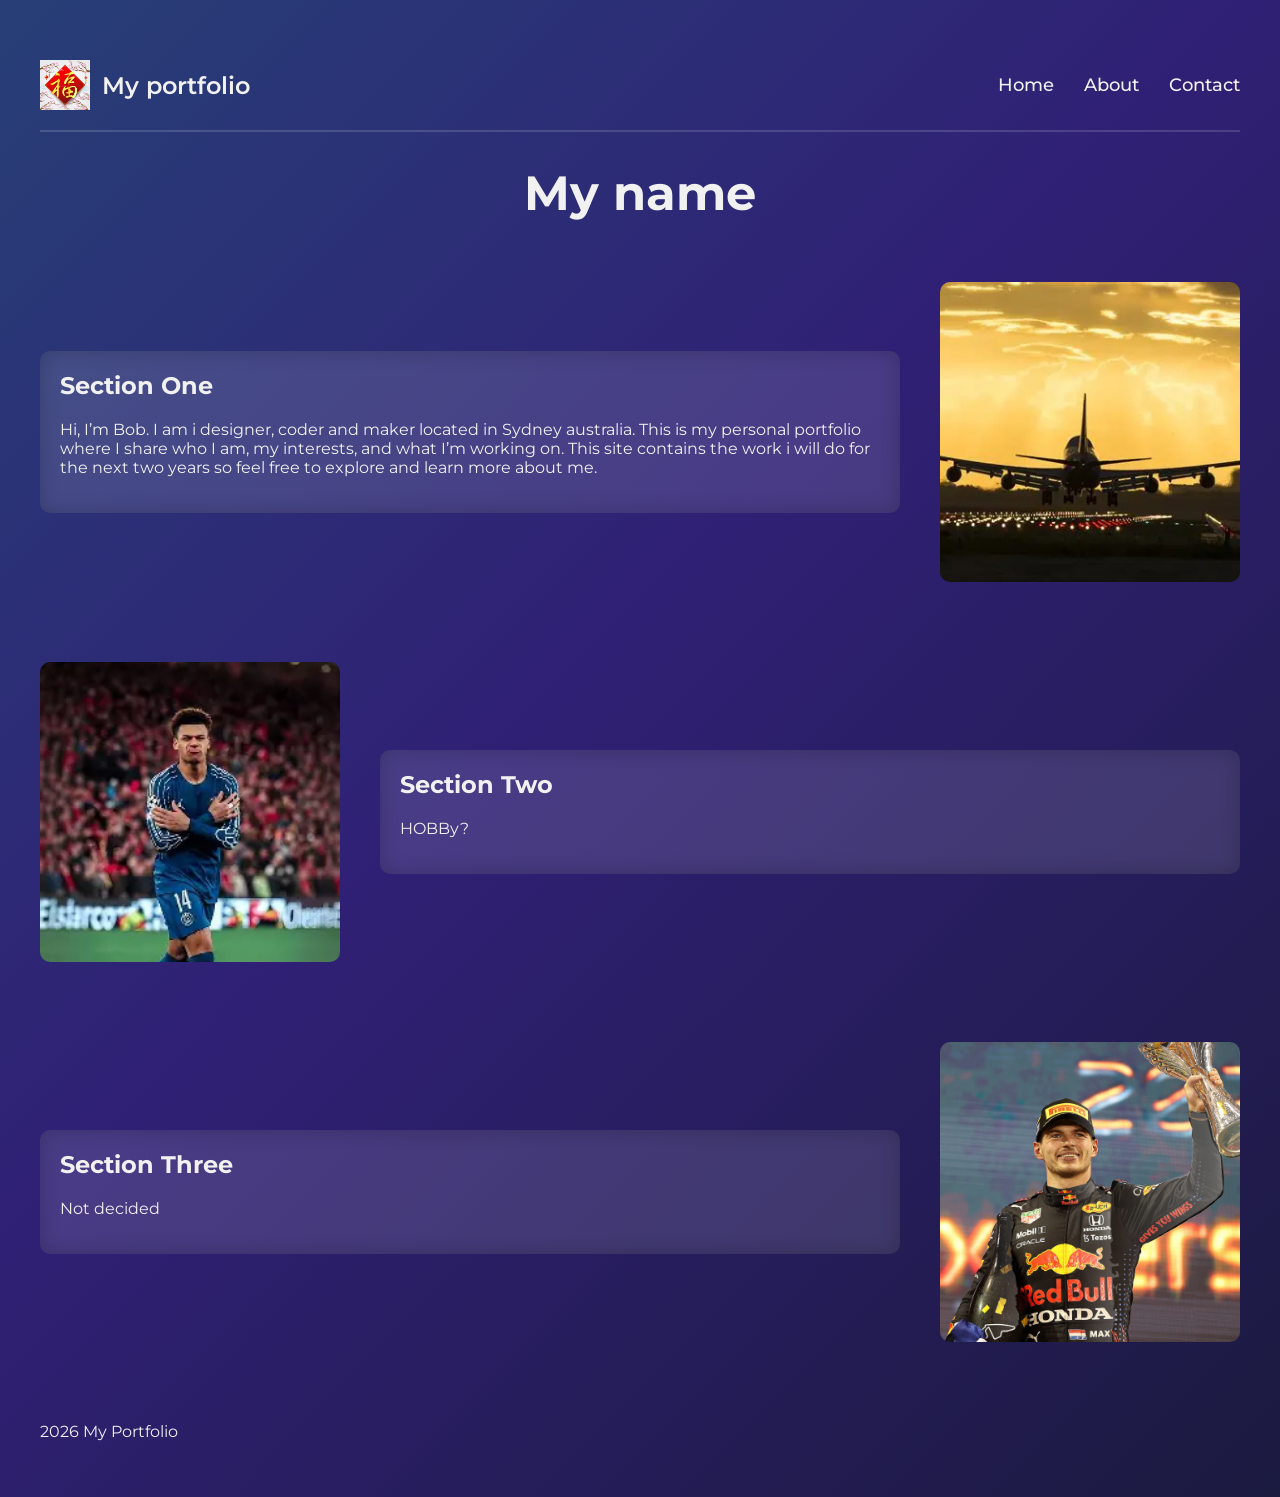
==== index.html @ c6f97770 "added second page and changed the first page and added the description for abt me" ====
<!DOCTYPE html>
<html lang="en">

<head>
    <meta charset="UTF-8">
    <meta name="viewport" content="width=device-width, initial-scale=1.0">
    <link rel="stylesheet" href="style.css">

    <link rel="preconnect" href="https://fonts.googleapis.com">
    <link rel="preconnect" href="https://fonts.gstatic.com/" crossorigin>
    <link href="https://fonts.googleapis.com/css2?family=Montserrat:ital,wght@0,100..900;1,100..900&display=swap"
        rel="stylesheet">

    <title>Portfolio</title>
</head>

<body>
    <div class="page-layout">
        <header>
            <div class="logo">
                <img src="Fu.webp" alt="Logo">
                <span class="brand">My portfolio</span>
            </div>
<nav class="links">
    <a href="index.html">Home</a>
    <a href="about.html">About</a>
    <a href="contact.html">Contact</a>
            </nav>
        </header>

        <main>
            <h1 class="title">My name</h1>

            <!-- ROW 1 -->
            <section class="row">
                <div class="text">
                    <h2>Section One</h2>
                    <p>Hi, I’m Bob. I am i designer, coder and maker located in Sydney australia. This is my personal portfolio where I share who I am, my interests, and what I’m working on. This site contains the work i will do for the next two years so feel free to explore and learn more about me. </p>
                </div>
                <img class="image" src="Plane.webp" alt="Image 1">
            </section>

            <!-- ROW 2 (left side) -->
            <section class="row2">
                <div class="text">
                    <h2>Section Two</h2>
                    <p>HOBBy?</p>
                </div>
                <img class="image" src="soccer.webp" alt="Image 2">
            </section>

            <!-- ROW 3 -->
            <section class="row">
                <div class="text">
                    <h2>Section Three</h2>
                    <p>Not decided</p>
                </div>
                <img class="image" src="Max.png" alt="Image 3">
            </section>

        </main>
 <footer>
            <p>2026 My Portfolio</p>
        </footer>
    </div>
</body>

</html>
---- style.css ----
body {
    font-family: 'Montserrat', sans-serif;
    background: linear-gradient(135deg, #273f77 0%, #302075 45%, #1b1a3f 100%);
    color: #f1f1f1;
    margin: 0;
    padding: 0;
}

.page-layout {
    max-width: 1200px;
    margin: 0 auto;
    padding: 40px;
}

header {
    display: flex;
    justify-content: space-between;
    align-items: center;
    padding: 20px 0;
    border-bottom: 2px solid rgba(255,255,255,0.15);
}

.logo {
    display: flex;
    align-items: center;
    gap: 12px;
}

.logo img {
    width: 50px;
    height: 50px;
}

.brand {
    font-size: 24px;
    font-weight: 600;
}

.links {
    display: flex;
    gap: 30px;
}

.links a {
    text-decoration: none;
    color: #f1f1f1;
    font-size: 18px;
    font-weight: 500;
    transition: 0.2s ease;
}

.links a:hover {
    color: #dcdcdc;
    transform: translateY(-2px);
}

.title {
    text-align: center;
    font-size: 48px;
    margin-bottom: 60px;
}

.row {
    display: flex;
    align-items: center;
    justify-content: space-between;
    gap: 40px;
    margin-bottom: 80px;
}

.row2 {
    display: flex;
    align-items: center;
    justify-content: space-between;
    gap: 40px;
    margin-bottom: 80px;
    flex-direction: row-reverse;
}

.text {
    flex: 1;
    background: rgba(255,255,255,0.12);
    border-radius: 10px;
    padding: 20px;
    box-shadow: inset 0 0 20px rgba(0,0,0,0.2);
}

.text h2 {
    margin-top: 0;
}

.image {
    width: 300px;
    height: 300px;
    background: lightgray;
    object-fit: cover;
    border-radius: 10px;
}
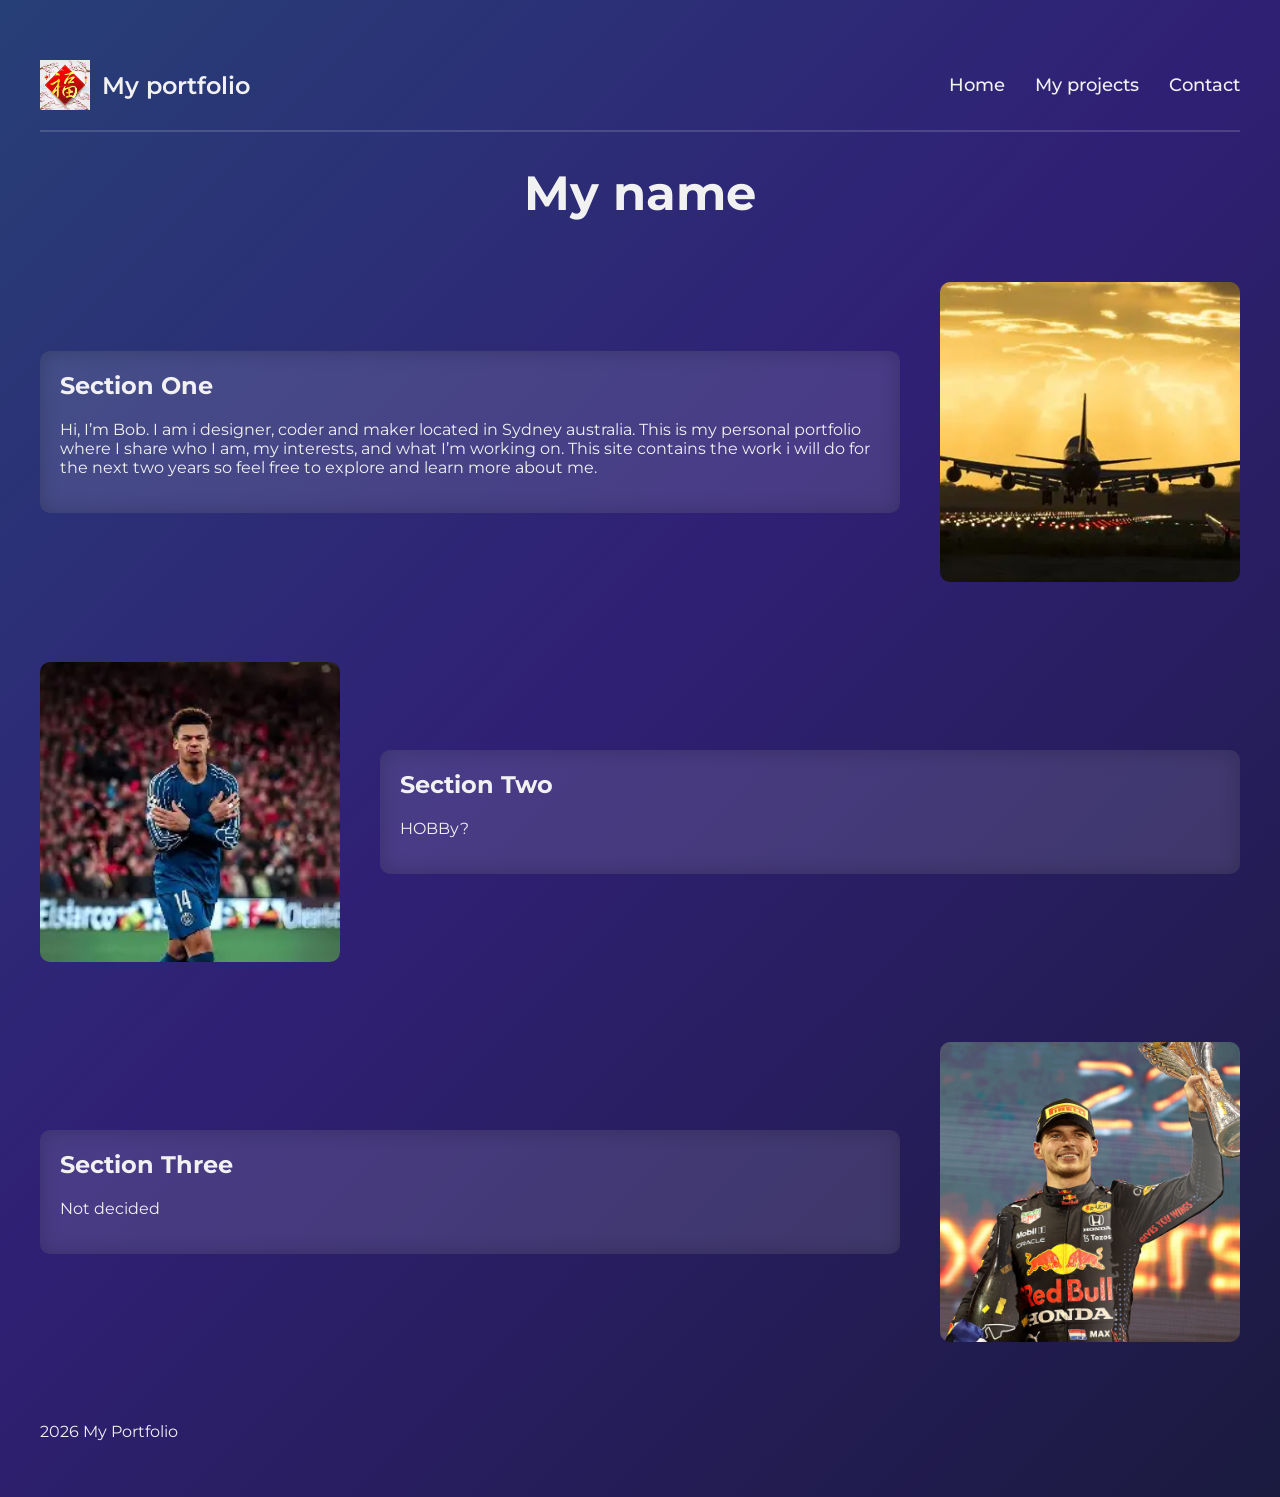
==== commit 32d39c01: "Small fix on second page" ====
--- a/index.html
+++ b/index.html
@@ -23,7 +23,7 @@
             </div>
 <nav class="links">
     <a href="index.html">Home</a>
-    <a href="about.html">About</a>
+    <a href="about.html">My projects</a>
     <a href="contact.html">Contact</a>
             </nav>
         </header>
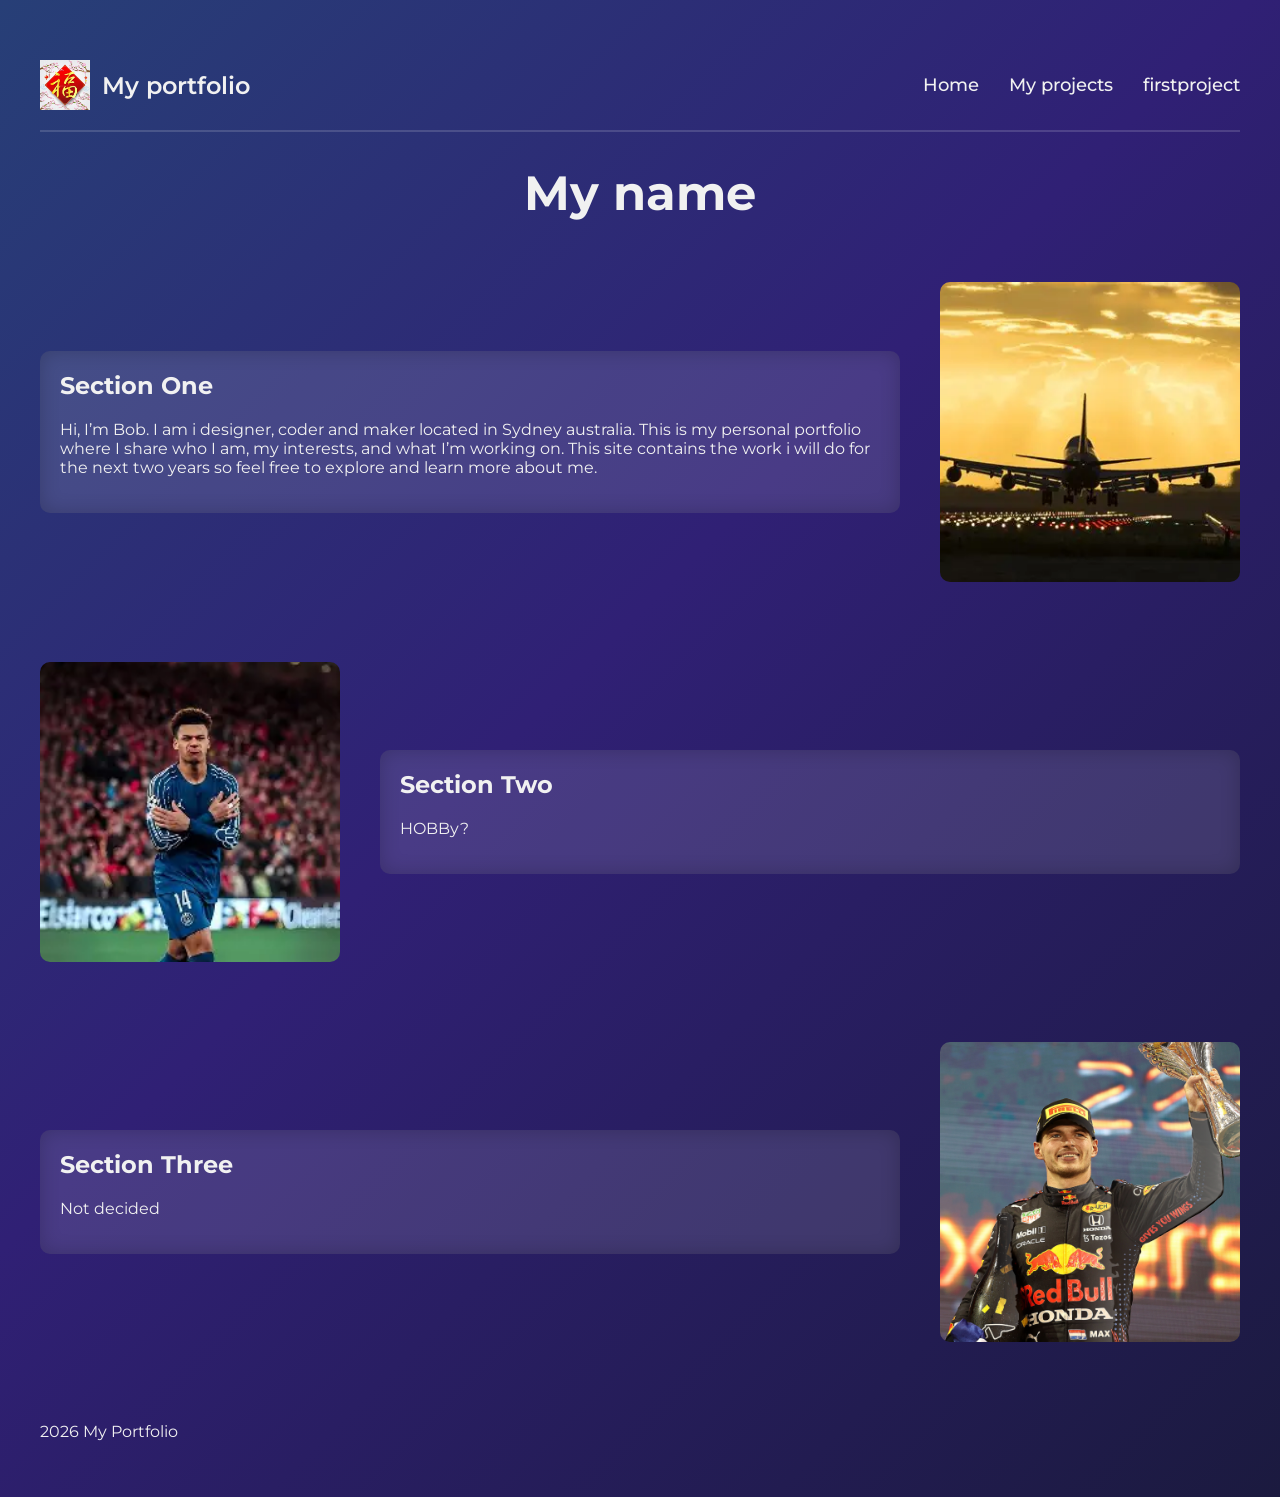
==== commit 608bc94b: "Added my first project page and made some changes" ====
--- a/index.html
+++ b/index.html
@@ -10,11 +10,9 @@
     <link rel="preconnect" href="https://fonts.gstatic.com/" crossorigin>
     <link href="https://fonts.googleapis.com/css2?family=Montserrat:ital,wght@0,100..900;1,100..900&display=swap"
         rel="stylesheet">
-
     <title>Portfolio</title>
 </head>
-
-<body>
+<body id="home-page">
     <div class="page-layout">
         <header>
             <div class="logo">
@@ -23,15 +21,14 @@
             </div>
 <nav class="links">
     <a href="index.html">Home</a>
-    <a href="about.html">My projects</a>
-    <a href="contact.html">Contact</a>
+    <a href="myproject.html">My projects</a>
+    <a href="firstproject.html">firstproject</a>
             </nav>
         </header>
 
         <main>
             <h1 class="title">My name</h1>
 
-            <!-- ROW 1 -->
             <section class="row">
                 <div class="text">
                     <h2>Section One</h2>
@@ -40,7 +37,6 @@
                 <img class="image" src="Plane.webp" alt="Image 1">
             </section>
 
-            <!-- ROW 2 (left side) -->
             <section class="row2">
                 <div class="text">
                     <h2>Section Two</h2>
@@ -49,7 +45,6 @@
                 <img class="image" src="soccer.webp" alt="Image 2">
             </section>
 
-            <!-- ROW 3 -->
             <section class="row">
                 <div class="text">
                     <h2>Section Three</h2>
--- a/style.css
+++ b/style.css
@@ -4,6 +4,10 @@
     color: #f1f1f1;
     margin: 0;
     padding: 0;
+}
+
+.myproject-page {
+        background: linear-gradient(135deg, #342777 0%, #592075 45%, #331a3f 100%);
 }
 
 .page-layout {
@@ -95,4 +99,13 @@
     background: lightgray;
     object-fit: cover;
     border-radius: 10px;
+}
+
+.page {
+  background-color: rgb(44, 112, 171);
+}
+
+a{
+Text decoration: none;
+Color: white;
 }
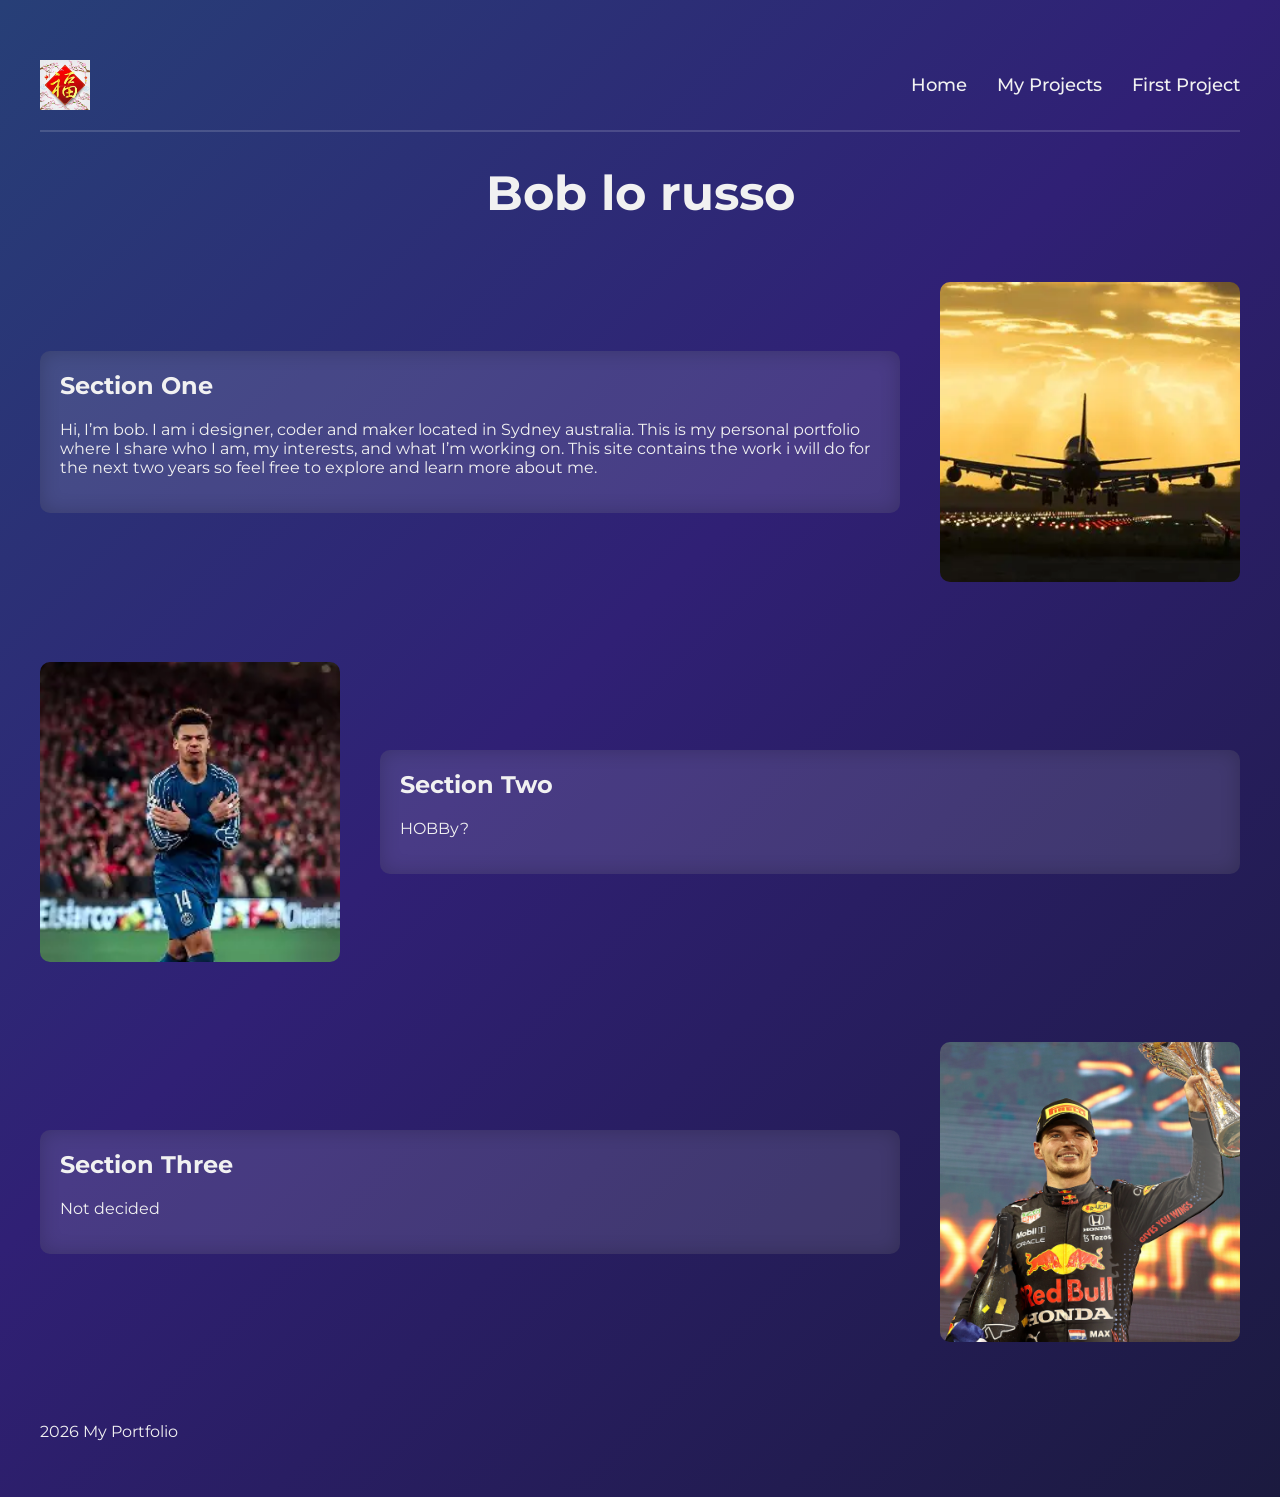
==== commit f931b272: "someone touched my laptop and added some things to my first project apge" ====
--- a/index.html
+++ b/index.html
@@ -12,27 +12,29 @@
         rel="stylesheet">
     <title>Portfolio</title>
 </head>
+
 <body id="home-page">
     <div class="page-layout">
         <header>
             <div class="logo">
                 <img src="Fu.webp" alt="Logo">
-                <span class="brand">My portfolio</span>
             </div>
-<nav class="links">
-    <a href="index.html">Home</a>
-    <a href="myproject.html">My projects</a>
-    <a href="firstproject.html">firstproject</a>
+            <nav class="links">
+                <a href="index.html">Home</a>
+                <a href="myproject.html">My Projects</a>
+                <a href="firstproject.html">First Project</a>
             </nav>
         </header>
 
         <main>
-            <h1 class="title">My name</h1>
+            <h1 class="title">Bob lo russo</h1>
 
             <section class="row">
                 <div class="text">
                     <h2>Section One</h2>
-                    <p>Hi, I’m Bob. I am i designer, coder and maker located in Sydney australia. This is my personal portfolio where I share who I am, my interests, and what I’m working on. This site contains the work i will do for the next two years so feel free to explore and learn more about me. </p>
+                    <p>Hi, I’m bob. I am i designer, coder and maker located in Sydney australia. This is my personal
+                        portfolio where I share who I am, my interests, and what I’m working on. This site contains the
+                        work i will do for the next two years so feel free to explore and learn more about me. </p>
                 </div>
                 <img class="image" src="Plane.webp" alt="Image 1">
             </section>
@@ -54,7 +56,7 @@
             </section>
 
         </main>
- <footer>
+        <footer>
             <p>2026 My Portfolio</p>
         </footer>
     </div>
--- a/style.css
+++ b/style.css
@@ -7,7 +7,7 @@
 }
 
 .myproject-page {
-        background: linear-gradient(135deg, #342777 0%, #592075 45%, #331a3f 100%);
+    background: linear-gradient(135deg, #342777 0%, #592075 45%, #331a3f 100%);
 }
 
 .page-layout {
@@ -21,7 +21,7 @@
     justify-content: space-between;
     align-items: center;
     padding: 20px 0;
-    border-bottom: 2px solid rgba(255,255,255,0.15);
+    border-bottom: 2px solid rgba(255, 255, 255, 0.15);
 }
 
 .logo {
@@ -83,10 +83,10 @@
 
 .text {
     flex: 1;
-    background: rgba(255,255,255,0.12);
+    background: rgba(255, 255, 255, 0.12);
     border-radius: 10px;
     padding: 20px;
-    box-shadow: inset 0 0 20px rgba(0,0,0,0.2);
+    box-shadow: inset 0 0 20px rgba(0, 0, 0, 0.2);
 }
 
 .text h2 {
@@ -102,10 +102,27 @@
 }
 
 .page {
-  background-color: rgb(44, 112, 171);
+    background-color: rgb(102, 13, 131);
 }
 
-a{
-Text decoration: none;
-Color: white;
+a {
+    text-decoration: none;
+    color: white;
+}
+
+.image-container {
+    display: flex;
+    gap: 100px;
+    flex-wrap: wrap;
+}
+
+img {
+    width: 500px;
+    height: auto;
+}
+
+.image-container2 {
+    display: flex;
+    gap: 100px;
+    flex-wrap: wrap;
 }
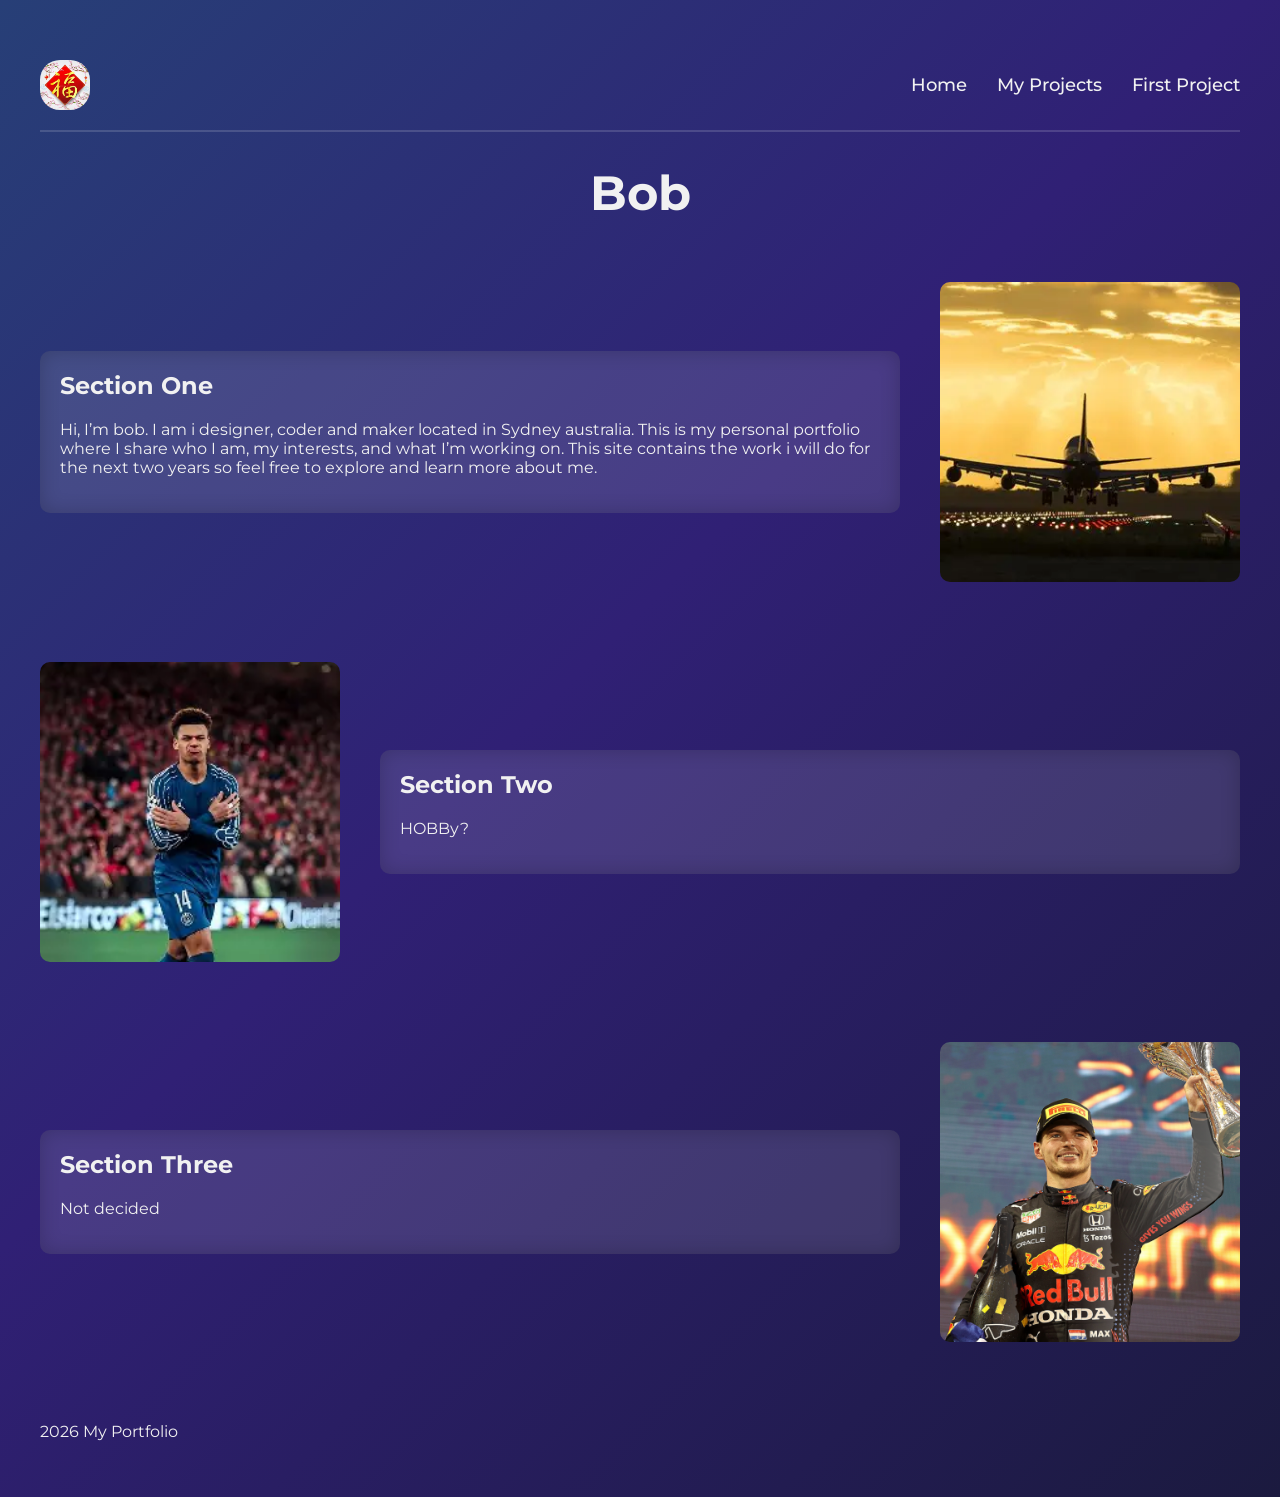
==== commit cc30e6ae: "removed name" ====
--- a/index.html
+++ b/index.html
@@ -27,7 +27,7 @@
         </header>
 
         <main>
-            <h1 class="title">Bob lo russo</h1>
+            <h1 class="title">Bob</h1>
 
             <section class="row">
                 <div class="text">
--- a/style.css
+++ b/style.css
@@ -125,4 +125,17 @@
     display: flex;
     gap: 100px;
     flex-wrap: wrap;
+}
+
+img {
+    border-radius: 20px;
+}
+
+.imagetext {
+    display: flex;
+    flex-direction: row;
+}
+
+    {
+    .text max-width: 400px;
 }
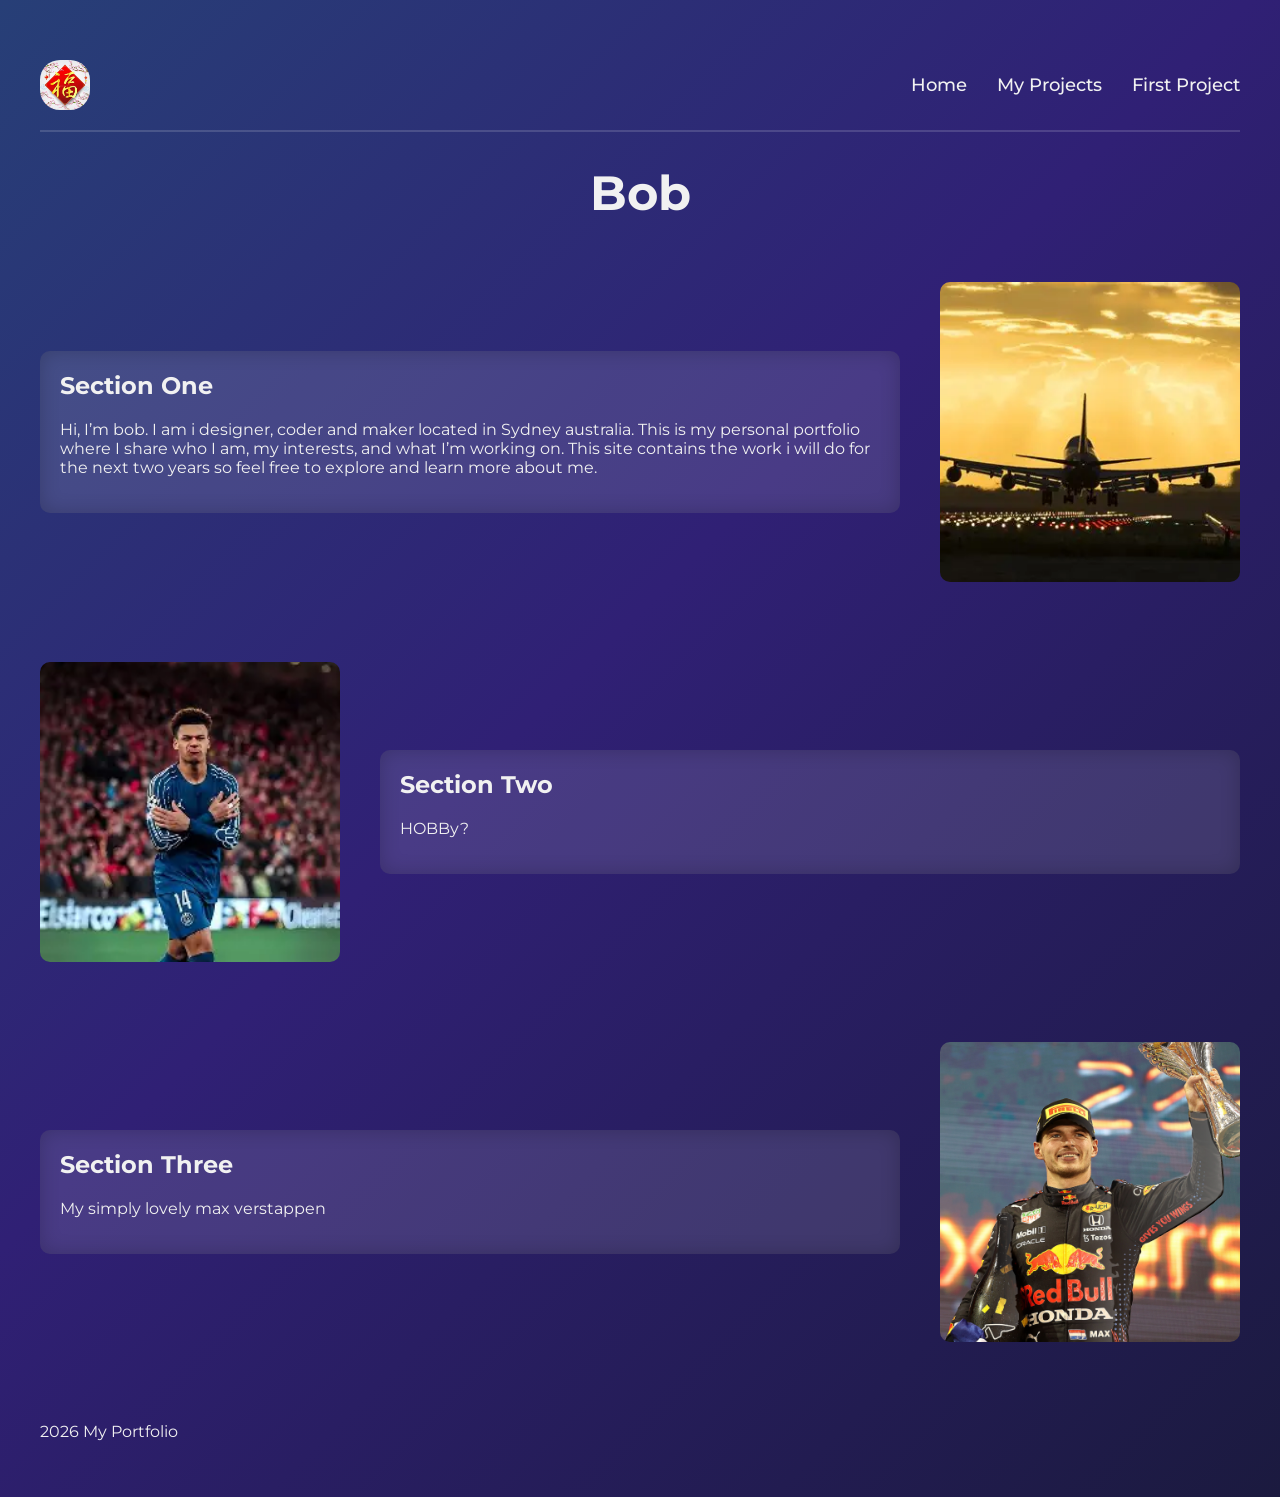
==== commit a99694b3: "Final touches" ====
--- a/index.html
+++ b/index.html
@@ -50,7 +50,7 @@
             <section class="row">
                 <div class="text">
                     <h2>Section Three</h2>
-                    <p>Not decided</p>
+                    <p>My simply lovely max verstappen</p>
                 </div>
                 <img class="image" src="Max.png" alt="Image 3">
             </section>
--- a/style.css
+++ b/style.css
@@ -123,8 +123,10 @@
 
 .image-container2 {
     display: flex;
-    gap: 100px;
+    gap: 500px;
     flex-wrap: wrap;
+    width: 300px;
+    height: 300px;
 }
 
 img {
@@ -134,8 +136,4 @@
 .imagetext {
     display: flex;
     flex-direction: row;
-}
-
-    {
-    .text max-width: 400px;
 }
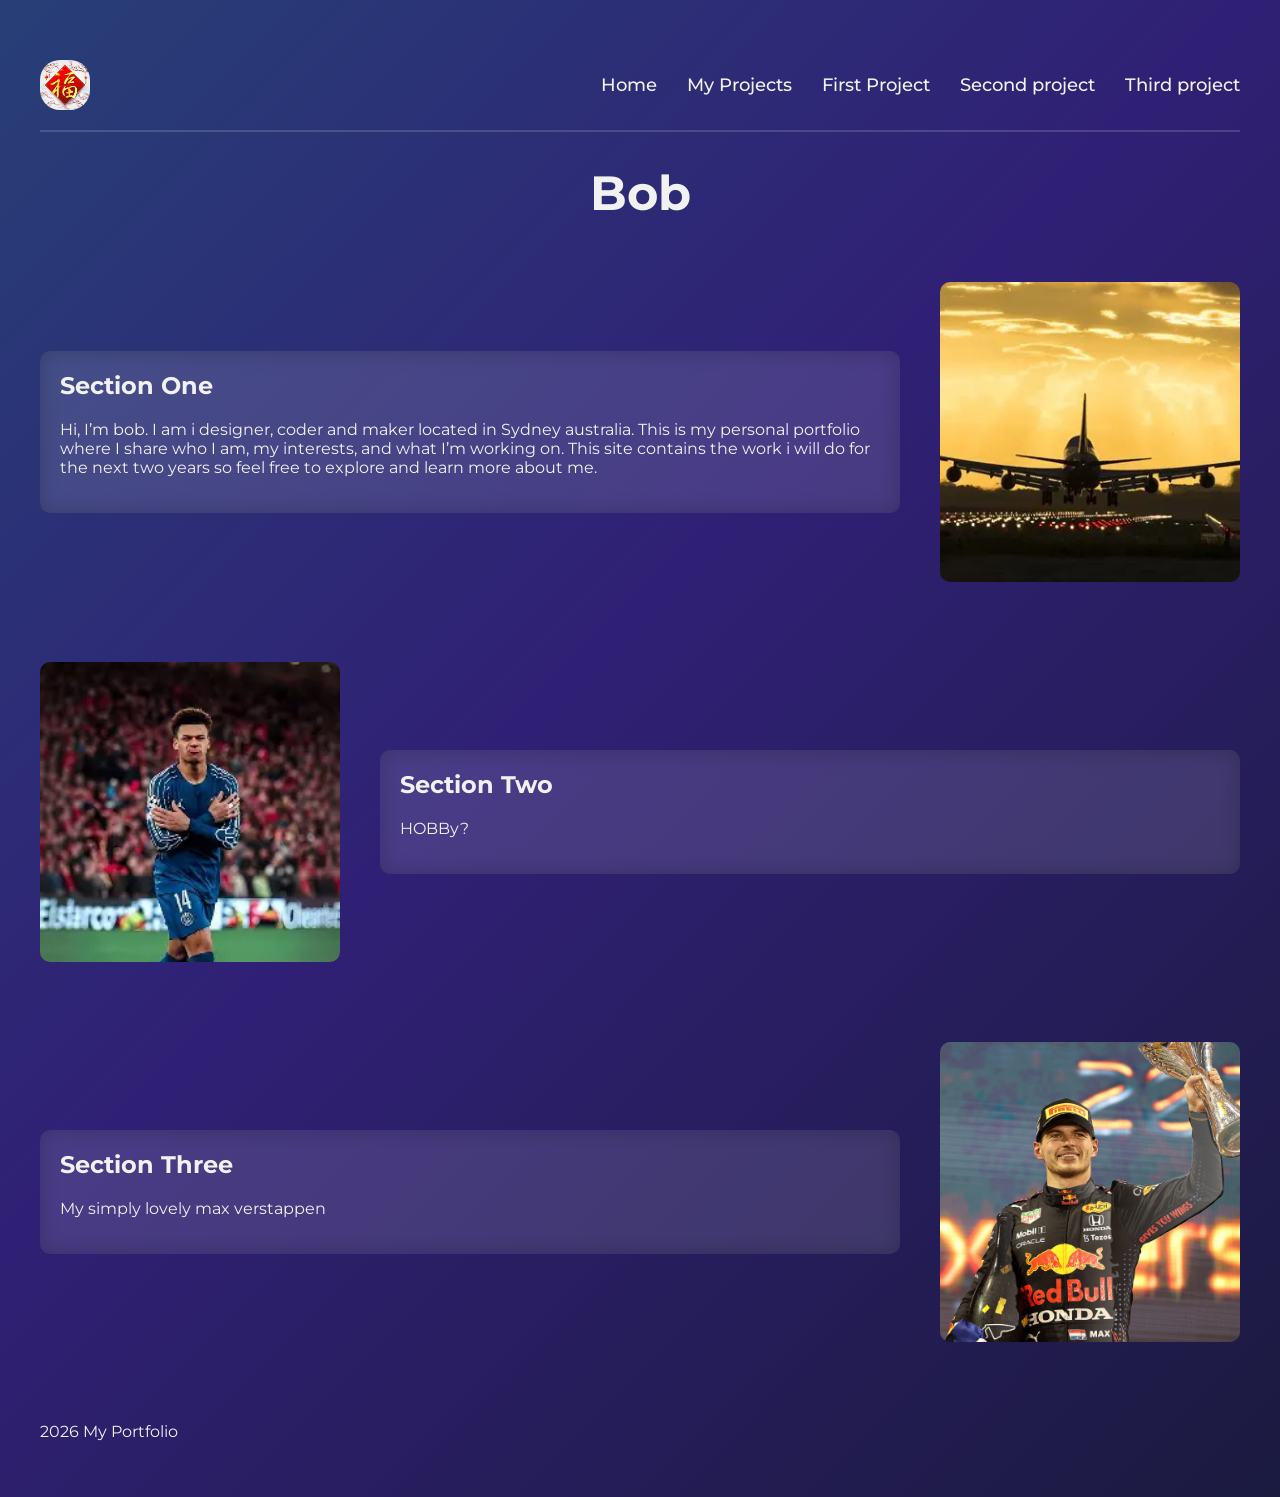
==== commit ff2b76e5: "Doing third project page fixing up some errors" ====
--- a/index.html
+++ b/index.html
@@ -23,6 +23,8 @@
                 <a href="index.html">Home</a>
                 <a href="myproject.html">My Projects</a>
                 <a href="firstproject.html">First Project</a>
+                <a href="secondproject.html">Second project</a>
+                <a href="thirdproject.html">Third project</a>
             </nav>
         </header>
 
--- a/style.css
+++ b/style.css
@@ -123,10 +123,8 @@
 
 .image-container2 {
     display: flex;
-    gap: 500px;
+    gap: 100px;
     flex-wrap: wrap;
-    width: 300px;
-    height: 300px;
 }
 
 img {
